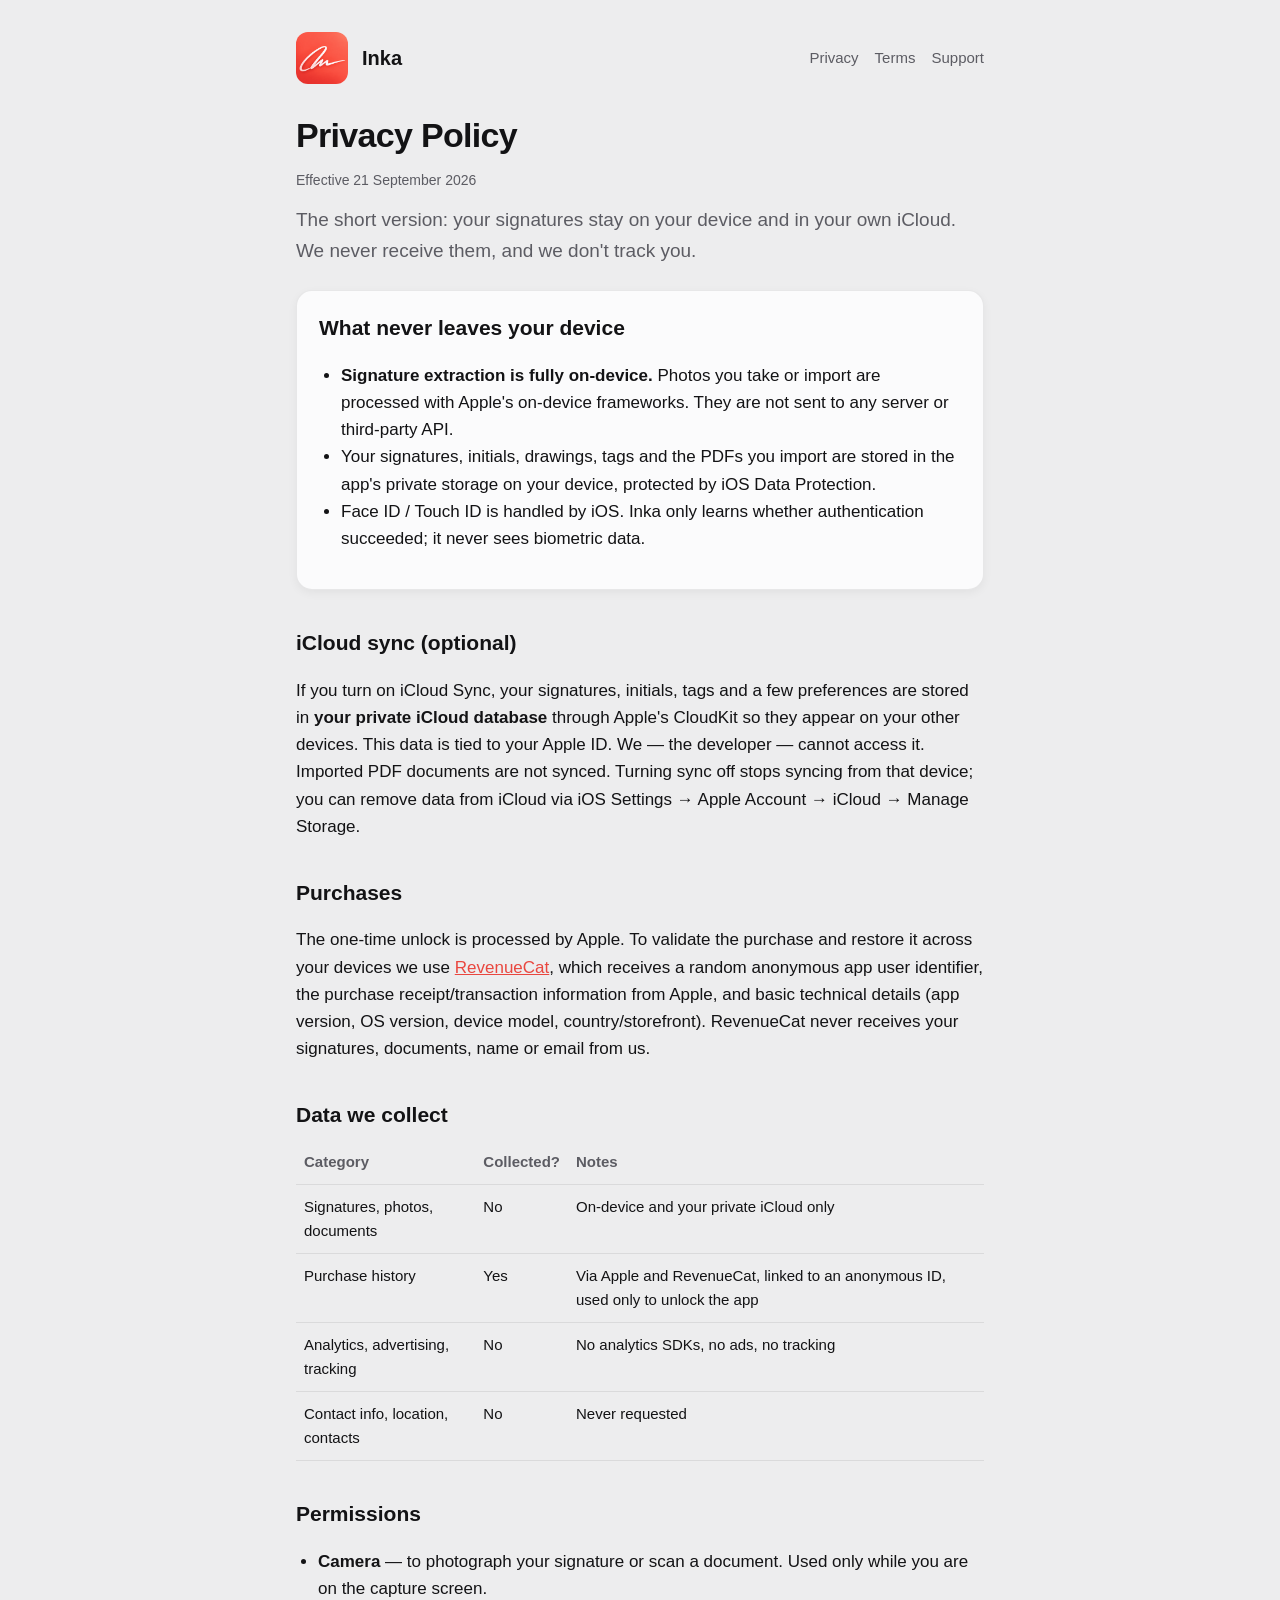
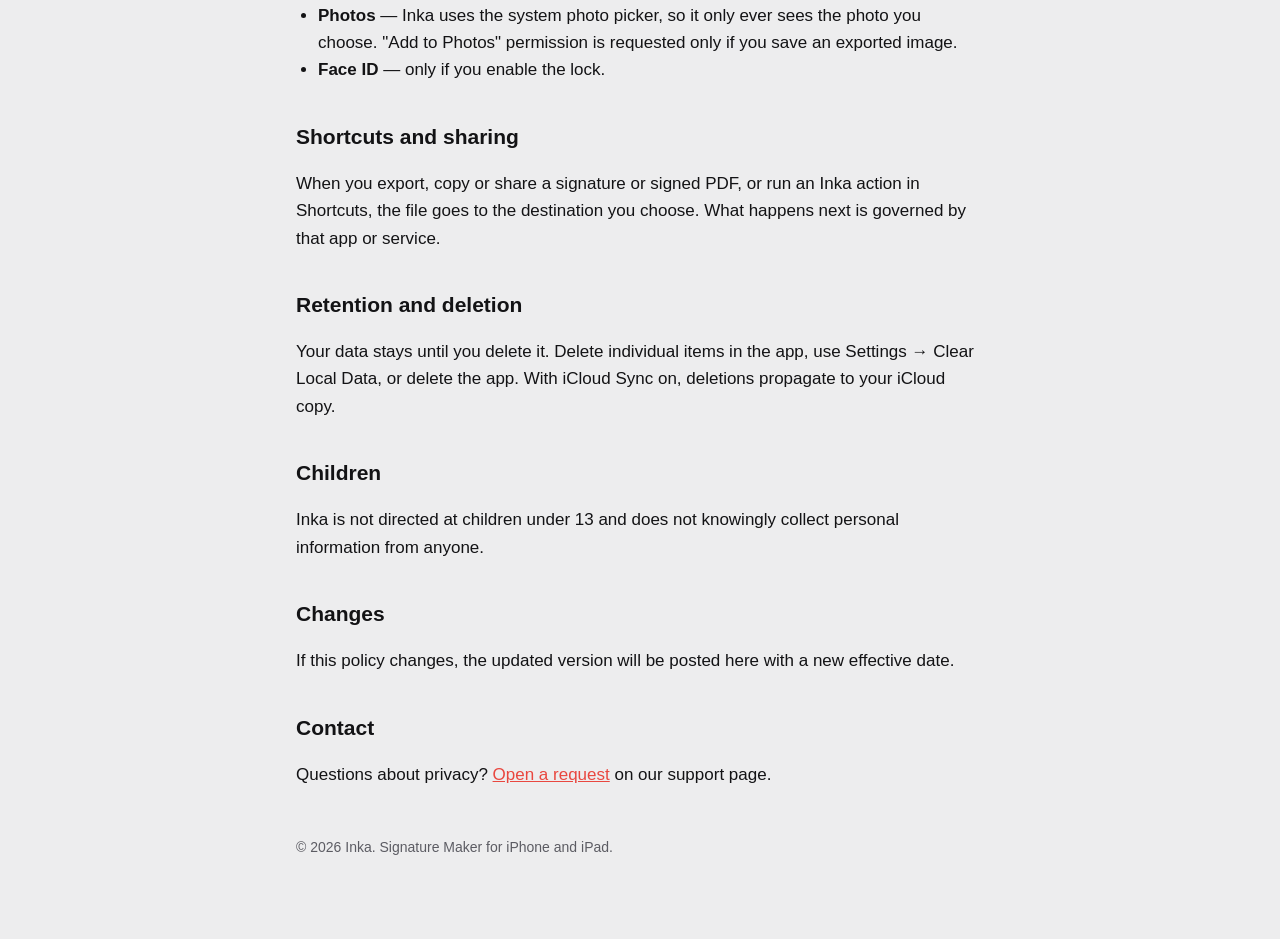
==== privacy.html @ 5f630275 "Add Inka legal and support pages Co-Authored-By: Claude Fable 5.1 <noreply@anthropic.com>" ====
<!doctype html><html lang="en"><head><meta charset="utf-8"><meta name="viewport" content="width=device-width,initial-scale=1"><link rel="stylesheet" href="style.css"><link rel="icon" href="icon.png"><title>Privacy Policy — Inka</title></head><body><main><header><img src="icon.png" alt=""><a href="index.html">Inka</a><nav><a href="privacy.html">Privacy</a><a href="terms.html">Terms</a><a href="support.html">Support</a></nav></header>
<h1>Privacy Policy</h1><p class="meta">Effective 21 September 2026</p>
<p class="lede">The short version: your signatures stay on your device and in your own iCloud. We never receive them, and we don't track you.</p>

<div class="card"><h2>What never leaves your device</h2><ul>
<li><strong>Signature extraction is fully on-device.</strong> Photos you take or import are processed with Apple's on-device frameworks. They are not sent to any server or third-party API.</li>
<li>Your signatures, initials, drawings, tags and the PDFs you import are stored in the app's private storage on your device, protected by iOS Data Protection.</li>
<li>Face ID / Touch ID is handled by iOS. Inka only learns whether authentication succeeded; it never sees biometric data.</li></ul></div>

<h2>iCloud sync (optional)</h2>
<p>If you turn on iCloud Sync, your signatures, initials, tags and a few preferences are stored in <strong>your private iCloud database</strong> through Apple's CloudKit so they appear on your other devices. This data is tied to your Apple ID. We — the developer — cannot access it. Imported PDF documents are not synced. Turning sync off stops syncing from that device; you can remove data from iCloud via iOS Settings → Apple Account → iCloud → Manage Storage.</p>

<h2>Purchases</h2>
<p>The one-time unlock is processed by Apple. To validate the purchase and restore it across your devices we use <a href="https://www.revenuecat.com/privacy">RevenueCat</a>, which receives a random anonymous app user identifier, the purchase receipt/transaction information from Apple, and basic technical details (app version, OS version, device model, country/storefront). RevenueCat never receives your signatures, documents, name or email from us.</p>

<h2>Data we collect</h2>
<table><tr><th>Category</th><th>Collected?</th><th>Notes</th></tr>
<tr><td>Signatures, photos, documents</td><td>No</td><td>On-device and your private iCloud only</td></tr>
<tr><td>Purchase history</td><td>Yes</td><td>Via Apple and RevenueCat, linked to an anonymous ID, used only to unlock the app</td></tr>
<tr><td>Analytics, advertising, tracking</td><td>No</td><td>No analytics SDKs, no ads, no tracking</td></tr>
<tr><td>Contact info, location, contacts</td><td>No</td><td>Never requested</td></tr></table>

<h2>Permissions</h2><ul>
<li><strong>Camera</strong> — to photograph your signature or scan a document. Used only while you are on the capture screen.</li>
<li><strong>Photos</strong> — Inka uses the system photo picker, so it only ever sees the photo you choose. "Add to Photos" permission is requested only if you save an exported image.</li>
<li><strong>Face ID</strong> — only if you enable the lock.</li></ul>

<h2>Shortcuts and sharing</h2>
<p>When you export, copy or share a signature or signed PDF, or run an Inka action in Shortcuts, the file goes to the destination you choose. What happens next is governed by that app or service.</p>

<h2>Retention and deletion</h2>
<p>Your data stays until you delete it. Delete individual items in the app, use Settings → Clear Local Data, or delete the app. With iCloud Sync on, deletions propagate to your iCloud copy.</p>

<h2>Children</h2><p>Inka is not directed at children under 13 and does not knowingly collect personal information from anyone.</p>
<h2>Changes</h2><p>If this policy changes, the updated version will be posted here with a new effective date.</p>
<h2>Contact</h2><p>Questions about privacy? <a href="https://github.com/Muxtor141/inka-legal/issues">Open a request</a> on our support page.</p>
<footer>© 2026 Inka. Signature Maker for iPhone and iPad.</footer></main></body></html>
---- style.css ----
:root{--ground:#EDEDEE;--surface:#FBFBFC;--text:#131315;--muted:#5C5C63;--line:rgba(0,0,0,.08);--coral:#E9473F;--vault:#7C3AED}
@media (prefers-color-scheme:dark){:root{--ground:#121214;--surface:#1A1A1D;--text:#E8E8EA;--muted:#A3A3AB;--line:rgba(255,255,255,.1);--coral:#FF6257;--vault:#8F6FDB}}
*{box-sizing:border-box}
body{margin:0;background:var(--ground);color:var(--text);font:17px/1.6 -apple-system,BlinkMacSystemFont,"SF Pro Text","Helvetica Neue",Arial,sans-serif;-webkit-font-smoothing:antialiased}
main{max-width:720px;margin:0 auto;padding:32px 16px 80px}
header{display:flex;align-items:center;gap:14px;margin-bottom:32px}
header img{width:52px;height:52px;border-radius:12px}
header a{color:var(--text);text-decoration:none;font-weight:700;font-size:20px}
nav{margin-left:auto;display:flex;gap:16px;font-size:15px;flex-wrap:wrap}
nav a{color:var(--muted);font-weight:500;font-size:15px}
h1{font-size:34px;line-height:1.15;margin:0 0 8px;letter-spacing:-.02em}
h2{font-size:21px;margin:36px 0 8px}
p,li{color:var(--text)}
.lede{color:var(--muted);font-size:19px;margin:0 0 24px}
.meta{color:var(--muted);font-size:14px}
.card{background:var(--surface);border:1px solid var(--line);border-radius:16px;padding:20px 22px;margin:16px 0;box-shadow:0 3px 10px rgba(0,0,0,.05)}
.card h2{margin-top:0}
a{color:var(--coral)}
ul{padding-left:22px}
table{width:100%;border-collapse:collapse;font-size:15px}
td,th{text-align:left;padding:10px 8px;border-bottom:1px solid var(--line);vertical-align:top}
th{color:var(--muted);font-weight:600}
footer{margin-top:48px;color:var(--muted);font-size:14px}
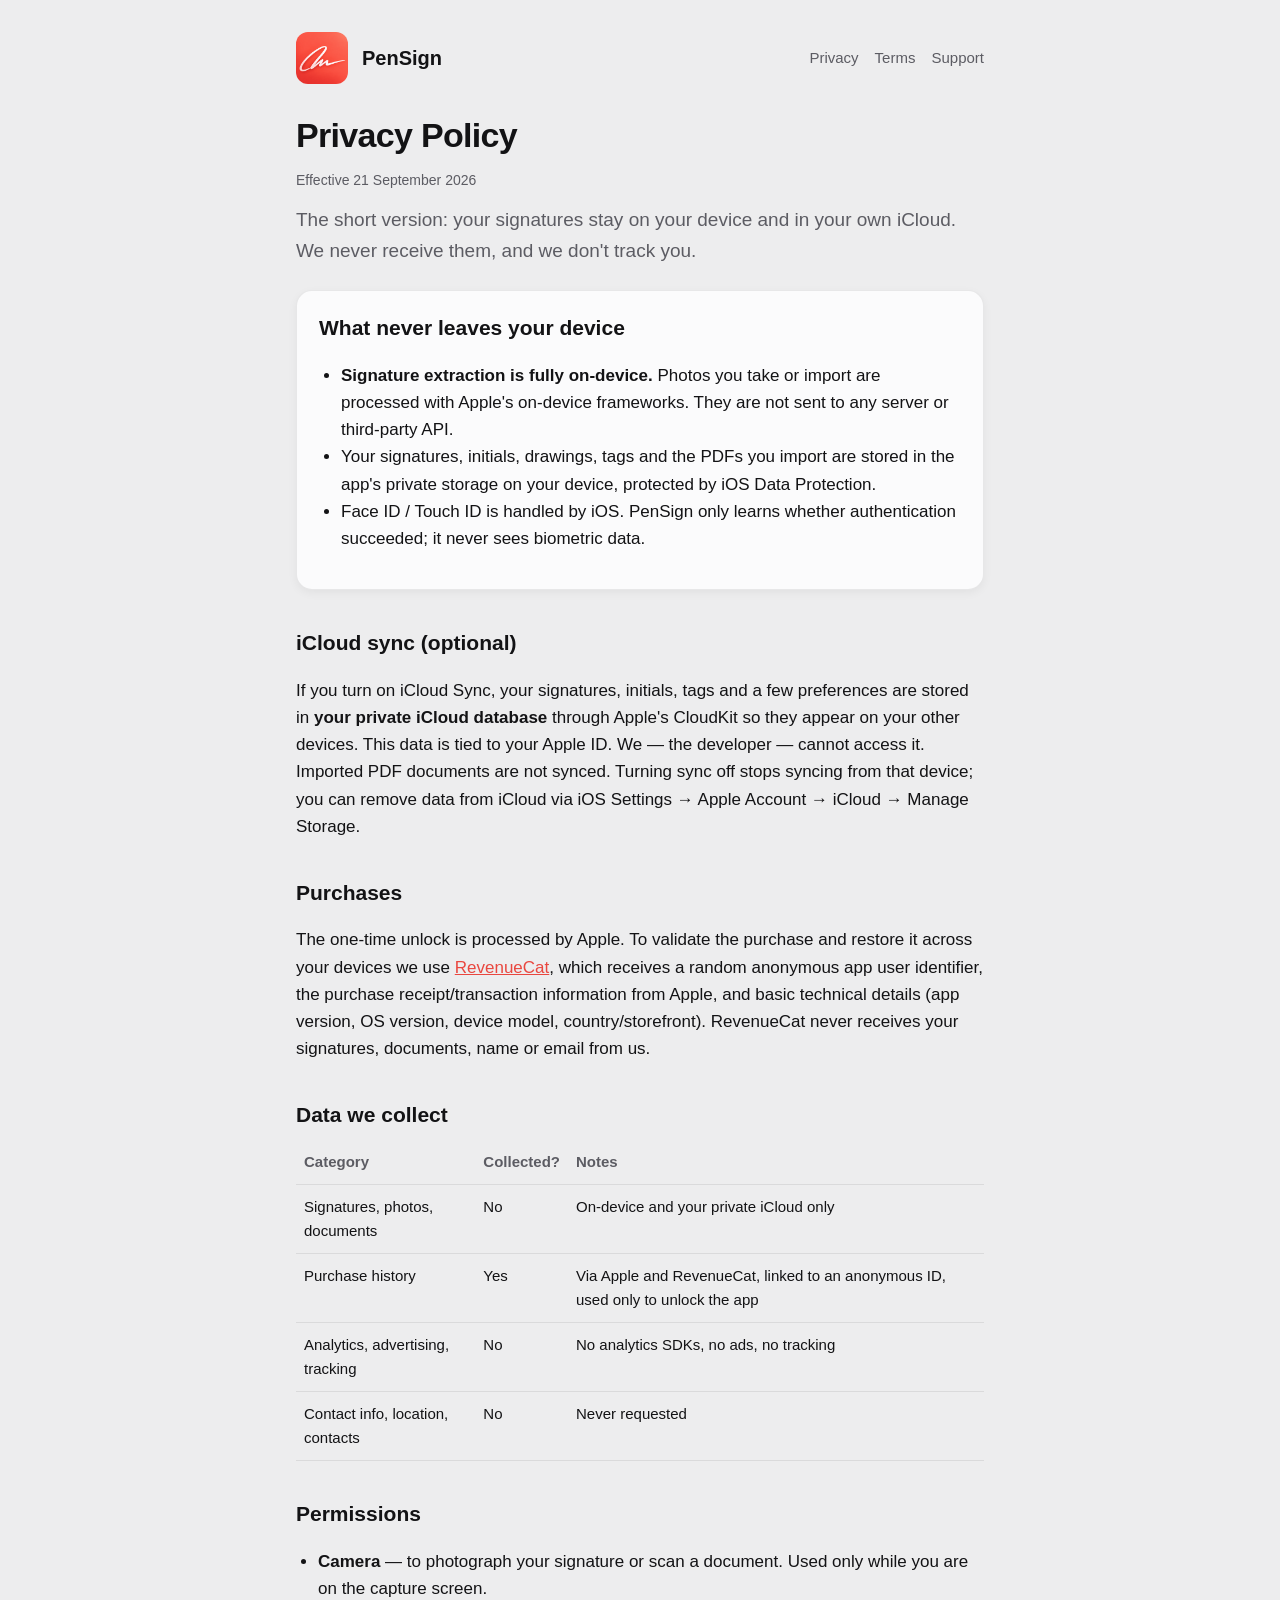
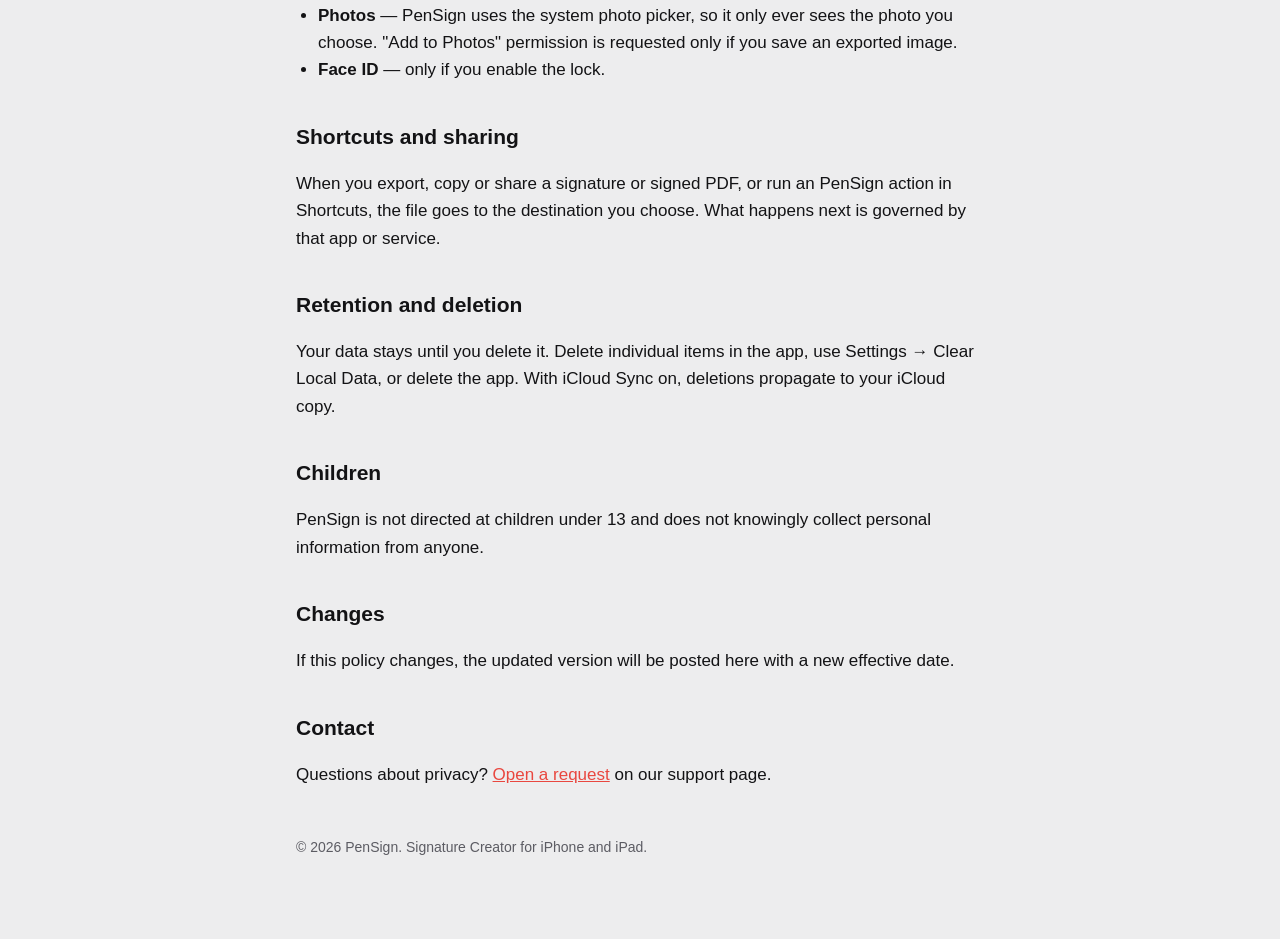
==== commit 372685f0: "Rename the app to PenSign Co-Authored-By: Claude Fable 5.1 <noreply@anthropic.com>" ====
--- a/privacy.html
+++ b/privacy.html
@@ -1,11 +1,11 @@
-<!doctype html><html lang="en"><head><meta charset="utf-8"><meta name="viewport" content="width=device-width,initial-scale=1"><link rel="stylesheet" href="style.css"><link rel="icon" href="icon.png"><title>Privacy Policy — Inka</title></head><body><main><header><img src="icon.png" alt=""><a href="index.html">Inka</a><nav><a href="privacy.html">Privacy</a><a href="terms.html">Terms</a><a href="support.html">Support</a></nav></header>
+<!doctype html><html lang="en"><head><meta charset="utf-8"><meta name="viewport" content="width=device-width,initial-scale=1"><link rel="stylesheet" href="style.css"><link rel="icon" href="icon.png"><title>Privacy Policy — PenSign</title></head><body><main><header><img src="icon.png" alt=""><a href="index.html">PenSign</a><nav><a href="privacy.html">Privacy</a><a href="terms.html">Terms</a><a href="support.html">Support</a></nav></header>
 <h1>Privacy Policy</h1><p class="meta">Effective 21 September 2026</p>
 <p class="lede">The short version: your signatures stay on your device and in your own iCloud. We never receive them, and we don't track you.</p>
 
 <div class="card"><h2>What never leaves your device</h2><ul>
 <li><strong>Signature extraction is fully on-device.</strong> Photos you take or import are processed with Apple's on-device frameworks. They are not sent to any server or third-party API.</li>
 <li>Your signatures, initials, drawings, tags and the PDFs you import are stored in the app's private storage on your device, protected by iOS Data Protection.</li>
-<li>Face ID / Touch ID is handled by iOS. Inka only learns whether authentication succeeded; it never sees biometric data.</li></ul></div>
+<li>Face ID / Touch ID is handled by iOS. PenSign only learns whether authentication succeeded; it never sees biometric data.</li></ul></div>
 
 <h2>iCloud sync (optional)</h2>
 <p>If you turn on iCloud Sync, your signatures, initials, tags and a few preferences are stored in <strong>your private iCloud database</strong> through Apple's CloudKit so they appear on your other devices. This data is tied to your Apple ID. We — the developer — cannot access it. Imported PDF documents are not synced. Turning sync off stops syncing from that device; you can remove data from iCloud via iOS Settings → Apple Account → iCloud → Manage Storage.</p>
@@ -22,16 +22,16 @@
 
 <h2>Permissions</h2><ul>
 <li><strong>Camera</strong> — to photograph your signature or scan a document. Used only while you are on the capture screen.</li>
-<li><strong>Photos</strong> — Inka uses the system photo picker, so it only ever sees the photo you choose. "Add to Photos" permission is requested only if you save an exported image.</li>
+<li><strong>Photos</strong> — PenSign uses the system photo picker, so it only ever sees the photo you choose. "Add to Photos" permission is requested only if you save an exported image.</li>
 <li><strong>Face ID</strong> — only if you enable the lock.</li></ul>
 
 <h2>Shortcuts and sharing</h2>
-<p>When you export, copy or share a signature or signed PDF, or run an Inka action in Shortcuts, the file goes to the destination you choose. What happens next is governed by that app or service.</p>
+<p>When you export, copy or share a signature or signed PDF, or run an PenSign action in Shortcuts, the file goes to the destination you choose. What happens next is governed by that app or service.</p>
 
 <h2>Retention and deletion</h2>
 <p>Your data stays until you delete it. Delete individual items in the app, use Settings → Clear Local Data, or delete the app. With iCloud Sync on, deletions propagate to your iCloud copy.</p>
 
-<h2>Children</h2><p>Inka is not directed at children under 13 and does not knowingly collect personal information from anyone.</p>
+<h2>Children</h2><p>PenSign is not directed at children under 13 and does not knowingly collect personal information from anyone.</p>
 <h2>Changes</h2><p>If this policy changes, the updated version will be posted here with a new effective date.</p>
 <h2>Contact</h2><p>Questions about privacy? <a href="https://github.com/Muxtor141/inka-legal/issues">Open a request</a> on our support page.</p>
-<footer>© 2026 Inka. Signature Maker for iPhone and iPad.</footer></main></body></html>
+<footer>© 2026 PenSign. Signature Creator for iPhone and iPad.</footer></main></body></html>
